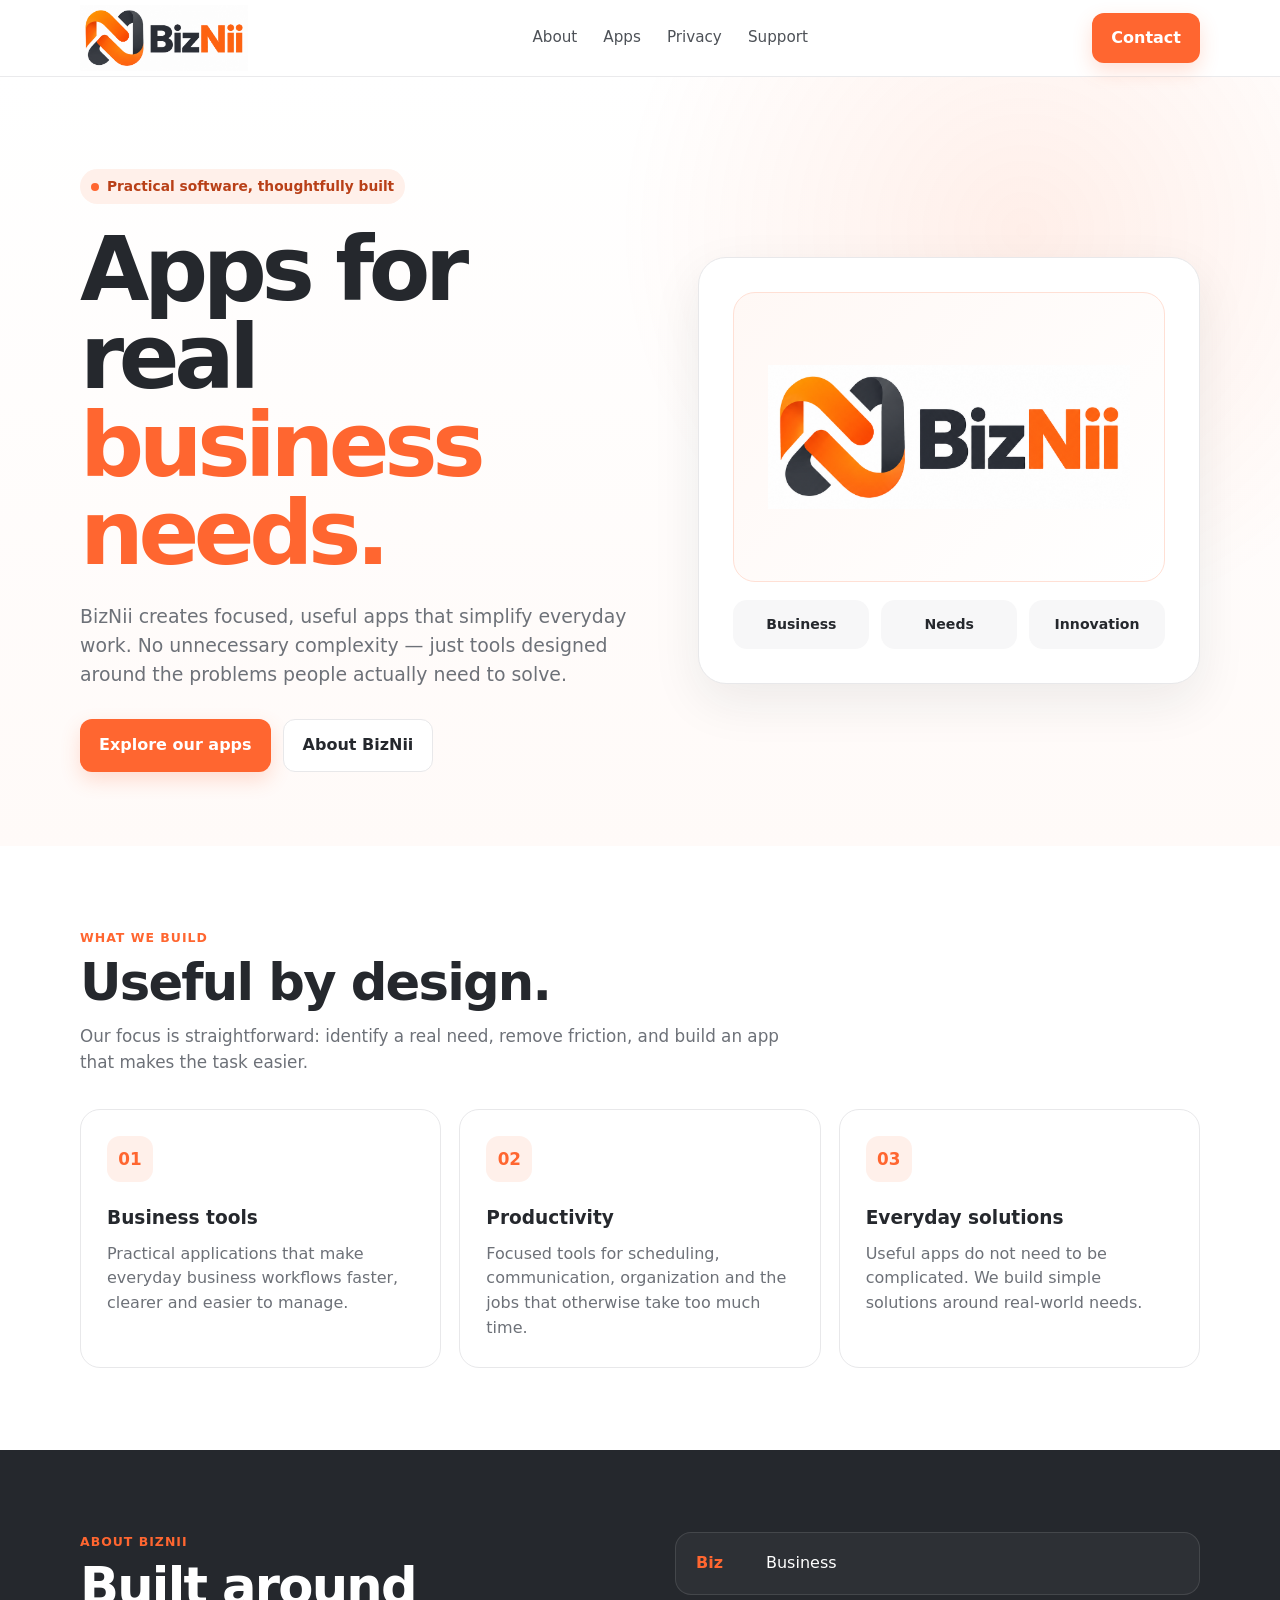
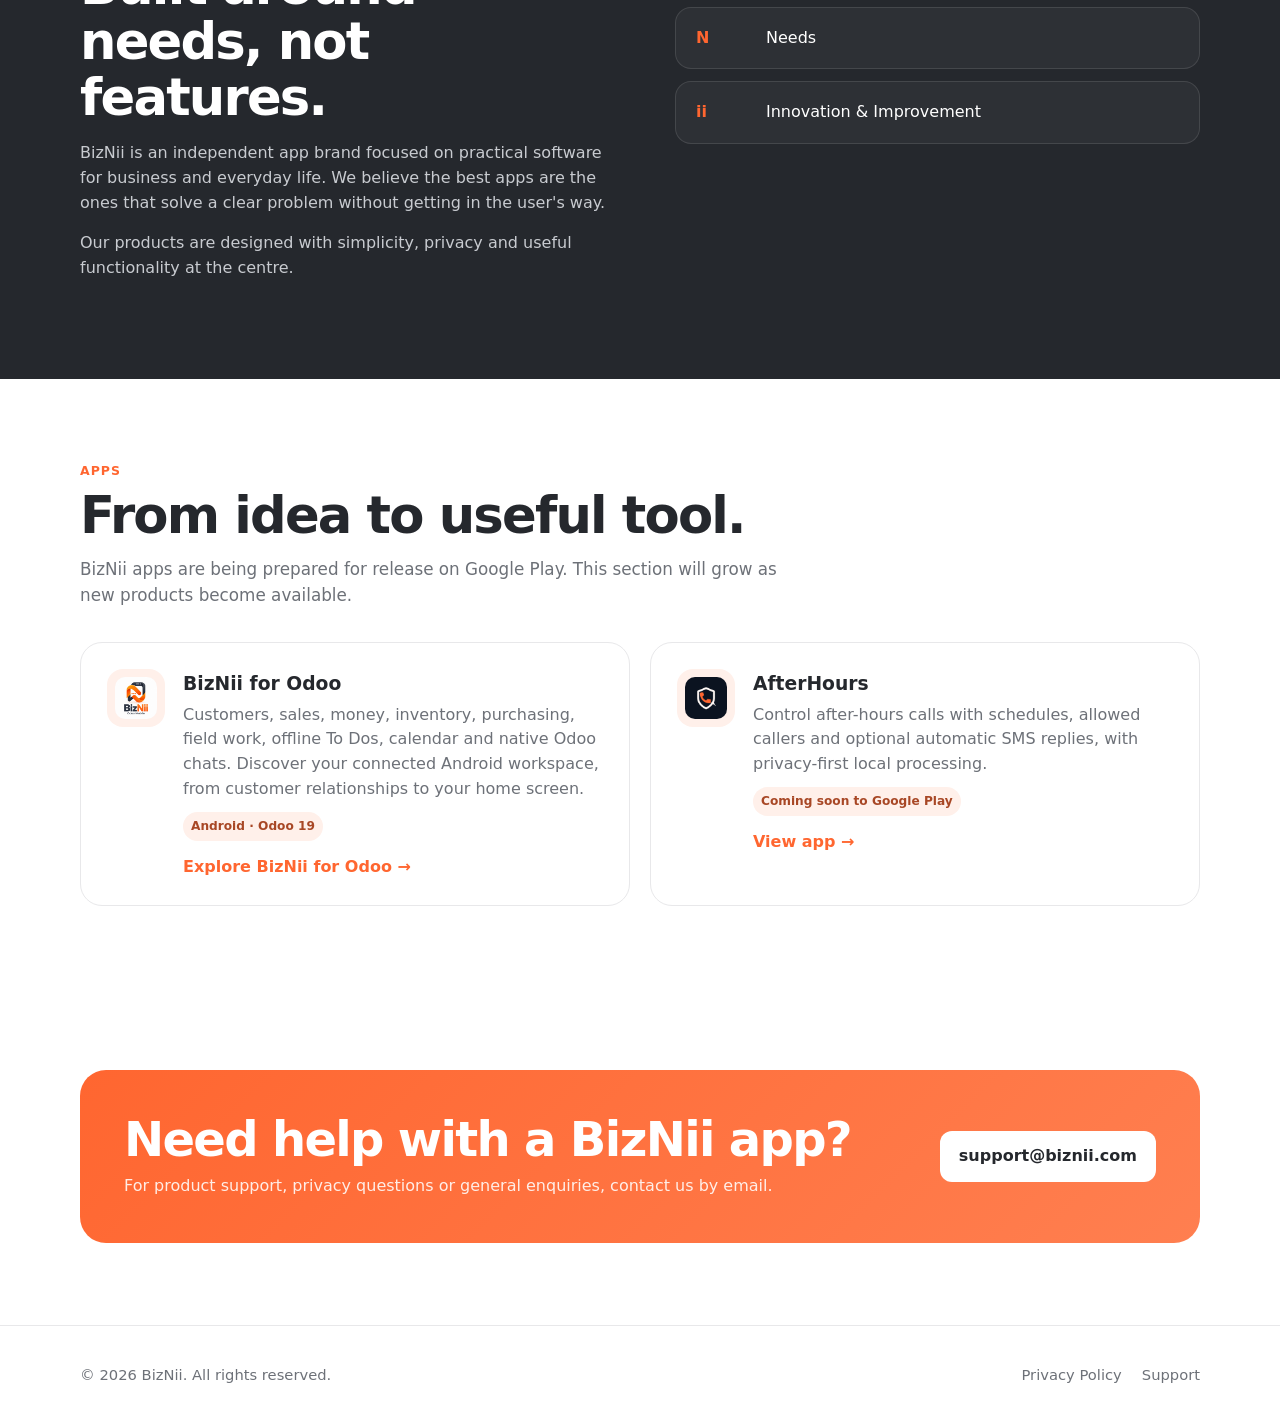
==== index.html @ 00187a99 "Keep Odoo product pages focused on features and app access" ====
<!doctype html>
<html lang="en">
<head>
  <meta charset="utf-8">
  <meta name="viewport" content="width=device-width, initial-scale=1">
  <title>BizNii — Apps for real business needs</title>
  <meta name="description" content="BizNii creates simple, practical apps designed around real business needs and everyday workflows.">
  <meta name="theme-color" content="#FF6630">

  <link rel="icon" type="image/png" href="favicon.png?v=3">
  <link rel="shortcut icon" type="image/png" href="favicon.png?v=3">
  <link rel="apple-touch-icon" href="apple-touch-icon.png?v=3">

  <style>
    :root{
      --orange:#FF6630;
      --orange-dark:#E95624;
      --ink:#25282D;
      --muted:#6D7178;
      --soft:#F7F7F8;
      --line:#E8E8EA;
      --white:#FFFFFF;
      --max:1120px;
      --shadow:0 18px 50px rgba(30,33,37,.08);
    }

    *{box-sizing:border-box}
    html{scroll-behavior:smooth}
    body{
      margin:0;
      font-family:Inter,ui-sans-serif,system-ui,-apple-system,BlinkMacSystemFont,"Segoe UI",sans-serif;
      color:var(--ink);
      background:var(--white);
      line-height:1.55;
    }
    a{color:inherit;text-decoration:none}
    img{display:block;max-width:100%}
    .wrap{width:min(var(--max),calc(100% - 40px));margin:0 auto}

    header{
      position:sticky;
      top:0;
      z-index:30;
      background:rgba(255,255,255,.94);
      backdrop-filter:blur(16px);
      border-bottom:1px solid rgba(232,232,234,.9);
    }
    .nav{height:76px;display:flex;align-items:center;justify-content:space-between;gap:24px}
    .brand{display:flex;align-items:center;min-width:0}
    .brand-logo{width:168px;height:auto}
    nav{display:flex;align-items:center;gap:26px;font-size:.95rem;color:#4D5157}
    nav a:hover{color:var(--orange)}

    .button{
      display:inline-flex;align-items:center;justify-content:center;
      gap:8px;background:var(--orange);color:#fff;
      padding:13px 19px;border-radius:12px;font-weight:750;
      box-shadow:0 8px 20px rgba(255,102,48,.20);transition:.2s ease;
    }
    .button:hover{transform:translateY(-1px);background:var(--orange-dark)}
    .button.secondary{background:#fff;color:var(--ink);border:1px solid var(--line);box-shadow:none}

    .hero{
      padding:92px 0 74px;overflow:hidden;
      background:radial-gradient(circle at 80% 20%,rgba(255,102,48,.10),transparent 34%),linear-gradient(180deg,#fff,#fffaf8);
    }
    .hero-grid{display:grid;grid-template-columns:1.05fr .95fr;align-items:center;gap:64px}
    .eyebrow{display:inline-flex;align-items:center;gap:8px;padding:7px 11px;border-radius:999px;background:#FFF0EA;color:#B94018;font-weight:700;font-size:.86rem;margin-bottom:22px}
    .dot{width:8px;height:8px;border-radius:50%;background:var(--orange)}
    h1{font-size:clamp(3rem,7vw,5.7rem);line-height:.98;letter-spacing:-.06em;margin:0 0 24px;max-width:760px}
    h1 span{color:var(--orange)}
    .lead{font-size:1.18rem;color:var(--muted);max-width:650px;margin:0 0 30px}
    .actions{display:flex;flex-wrap:wrap;gap:12px}

    .hero-card{background:#fff;border:1px solid var(--line);border-radius:28px;padding:34px;box-shadow:var(--shadow)}
    .hero-logo{min-height:290px;border-radius:22px;background:linear-gradient(135deg,#FFF8F5,#fff);display:flex;align-items:center;justify-content:center;border:1px solid #FFE0D5;padding:34px}
    .hero-logo img{width:100%;height:auto;object-fit:contain}
    .mini{display:grid;grid-template-columns:repeat(3,1fr);gap:12px;margin-top:18px}
    .mini div{background:var(--soft);border-radius:14px;padding:14px;text-align:center;font-weight:700;font-size:.88rem}

    section{padding:82px 0}
    .section-head{max-width:700px;margin-bottom:34px}
    .kicker{color:var(--orange);font-weight:800;text-transform:uppercase;letter-spacing:.08em;font-size:.78rem}
    h2{font-size:clamp(2rem,4vw,3.3rem);line-height:1.08;letter-spacing:-.035em;margin:8px 0 12px}
    .section-head p{color:var(--muted);font-size:1.05rem;margin:0}

    .cards{display:grid;grid-template-columns:repeat(3,1fr);gap:18px}
    .card{border:1px solid var(--line);border-radius:20px;padding:26px;background:#fff;min-height:220px}
    .icon{width:46px;height:46px;border-radius:13px;background:#FFF0EA;color:var(--orange);display:grid;place-items:center;font-size:1.05rem;font-weight:900;margin-bottom:22px}
    .card h3{margin:0 0 9px;font-size:1.16rem}
    .card p{margin:0;color:var(--muted)}

    .about{background:var(--ink);color:#fff}
    .about-grid{display:grid;grid-template-columns:1fr 1fr;gap:70px;align-items:start}
    .about p{color:#C8CBD0}
    .meaning{display:grid;gap:12px}
    .meaning div{display:flex;gap:15px;padding:18px 20px;border:1px solid rgba(255,255,255,.11);border-radius:16px;background:rgba(255,255,255,.04)}
    .meaning b{color:var(--orange);min-width:55px}

    .apps-grid{display:grid;grid-template-columns:repeat(2,1fr);gap:20px}
    .app{border:1px solid var(--line);border-radius:22px;padding:26px;display:flex;gap:18px;align-items:flex-start;background:#fff}
    .app-icon{width:58px;height:58px;flex:0 0 58px;border-radius:16px;background:#FFF0EA;display:grid;place-items:center;padding:8px}
    .app-icon img{width:100%;height:100%;object-fit:contain;border-radius:10px}
    .app h3{margin:0 0 5px}.app p{margin:0;color:var(--muted)}
    .app-link{display:inline-flex;margin-top:14px;color:var(--orange);font-weight:800}
    .app-link:hover{color:var(--orange-dark)}
    .coming{display:inline-flex;margin-top:10px;font-size:.76rem;font-weight:800;color:#A84725;background:#FFF0EA;padding:5px 8px;border-radius:999px}

    .cta{padding:44px;border-radius:26px;background:linear-gradient(135deg,#FF6630,#FF7F50);color:#fff;display:flex;justify-content:space-between;align-items:center;gap:30px}
    .cta h2{margin:0 0 8px;font-size:clamp(1.8rem,4vw,3rem)}
    .cta p{margin:0;color:rgba(255,255,255,.88)}
    .cta .button{background:#fff;color:var(--ink);box-shadow:none;white-space:nowrap}

    footer{border-top:1px solid var(--line);padding:38px 0;color:var(--muted);font-size:.92rem}
    .footer-row{display:flex;justify-content:space-between;gap:24px;align-items:center;flex-wrap:wrap}
    .footer-links{display:flex;gap:20px;flex-wrap:wrap}

    @media(max-width:850px){
      nav{display:none}.nav{height:70px}.brand-logo{width:145px}
      .hero{padding-top:60px}.hero-grid,.about-grid{grid-template-columns:1fr;gap:38px}
      .hero-card{max-width:620px}.cards{grid-template-columns:1fr}.apps-grid{grid-template-columns:1fr}
      .cta{align-items:flex-start;flex-direction:column}.mini{grid-template-columns:1fr}
    }
  </style>
</head>
<body>
<header>
  <div class="wrap nav">
    <a class="brand" href="#top" aria-label="BizNii home">
      <img class="brand-logo" src="biznii-logo.png?v=3" alt="BizNii">
    </a>
    <nav aria-label="Main navigation">
      <a href="#about">About</a>
      <a href="#apps">Apps</a>
      <a href="privacy.html">Privacy</a>
      <a href="#support">Support</a>
    </nav>
    <a class="button" href="mailto:support@biznii.com">Contact</a>
  </div>
</header>

<main id="top">
  <section class="hero">
    <div class="wrap hero-grid">
      <div>
        <div class="eyebrow"><span class="dot"></span> Practical software, thoughtfully built</div>
        <h1>Apps for real <span>business needs.</span></h1>
        <p class="lead">BizNii creates focused, useful apps that simplify everyday work. No unnecessary complexity — just tools designed around the problems people actually need to solve.</p>
        <div class="actions">
          <a class="button" href="#apps">Explore our apps</a>
          <a class="button secondary" href="#about">About BizNii</a>
        </div>
      </div>

      <div class="hero-card">
        <div class="hero-logo"><img src="biznii-logo.png?v=3" alt="BizNii logo"></div>
        <div class="mini"><div>Business</div><div>Needs</div><div>Innovation</div></div>
      </div>
    </div>
  </section>

  <section>
    <div class="wrap">
      <div class="section-head">
        <div class="kicker">What we build</div>
        <h2>Useful by design.</h2>
        <p>Our focus is straightforward: identify a real need, remove friction, and build an app that makes the task easier.</p>
      </div>
      <div class="cards">
        <article class="card"><div class="icon">01</div><h3>Business tools</h3><p>Practical applications that make everyday business workflows faster, clearer and easier to manage.</p></article>
        <article class="card"><div class="icon">02</div><h3>Productivity</h3><p>Focused tools for scheduling, communication, organization and the jobs that otherwise take too much time.</p></article>
        <article class="card"><div class="icon">03</div><h3>Everyday solutions</h3><p>Useful apps do not need to be complicated. We build simple solutions around real-world needs.</p></article>
      </div>
    </div>
  </section>

  <section class="about" id="about">
    <div class="wrap about-grid">
      <div>
        <div class="kicker">About BizNii</div>
        <h2>Built around needs, not features.</h2>
        <p>BizNii is an independent app brand focused on practical software for business and everyday life. We believe the best apps are the ones that solve a clear problem without getting in the user's way.</p>
        <p>Our products are designed with simplicity, privacy and useful functionality at the centre.</p>
      </div>
      <div class="meaning">
        <div><b>Biz</b><span>Business</span></div>
        <div><b>N</b><span>Needs</span></div>
        <div><b>ii</b><span>Innovation &amp; Improvement</span></div>
      </div>
    </div>
  </section>

  <section id="apps">
    <div class="wrap">
      <div class="section-head">
        <div class="kicker">Apps</div>
        <h2>From idea to useful tool.</h2>
        <p>BizNii apps are being prepared for release on Google Play. This section will grow as new products become available.</p>
      </div>
      <div class="apps-grid">
        <article class="app"><div class="app-icon"><img src="assets/odoo/odoo-mobile-logo.jpg" alt="Odoo Mobile app logo"></div><div><h3>BizNii for Odoo</h3><p>Customers, sales, money, inventory, purchasing, field work, offline To Dos, calendar and native Odoo chats. Discover your connected Android workspace, from customer relationships to your home screen.</p><span class="coming">Android · Odoo 19</span><br><a class="app-link" href="odoo-mobile.html">Explore BizNii for Odoo →</a></div></article>
        <article class="app"><div class="app-icon"><img src="assets/afterhours/icon.png" alt="AfterHours app icon"></div><div><h3>AfterHours</h3><p>Control after-hours calls with schedules, allowed callers and optional automatic SMS replies, with privacy-first local processing.</p><span class="coming">Coming soon to Google Play</span><br><a class="app-link" href="afterhours.html">View app →</a></div></article>
      </div>
    </div>
  </section>

  <section id="support">
    <div class="wrap">
      <div class="cta">
        <div><h2>Need help with a BizNii app?</h2><p>For product support, privacy questions or general enquiries, contact us by email.</p></div>
        <a class="button" href="mailto:support@biznii.com">support@biznii.com</a>
      </div>
    </div>
  </section>
</main>

<footer>
  <div class="wrap footer-row">
    <div>© <span id="year"></span> BizNii. All rights reserved.</div>
    <div class="footer-links"><a href="privacy.html">Privacy Policy</a><a href="mailto:support@biznii.com">Support</a></div>
  </div>
</footer>
<script>document.getElementById('year').textContent=new Date().getFullYear();</script>
</body>
</html>
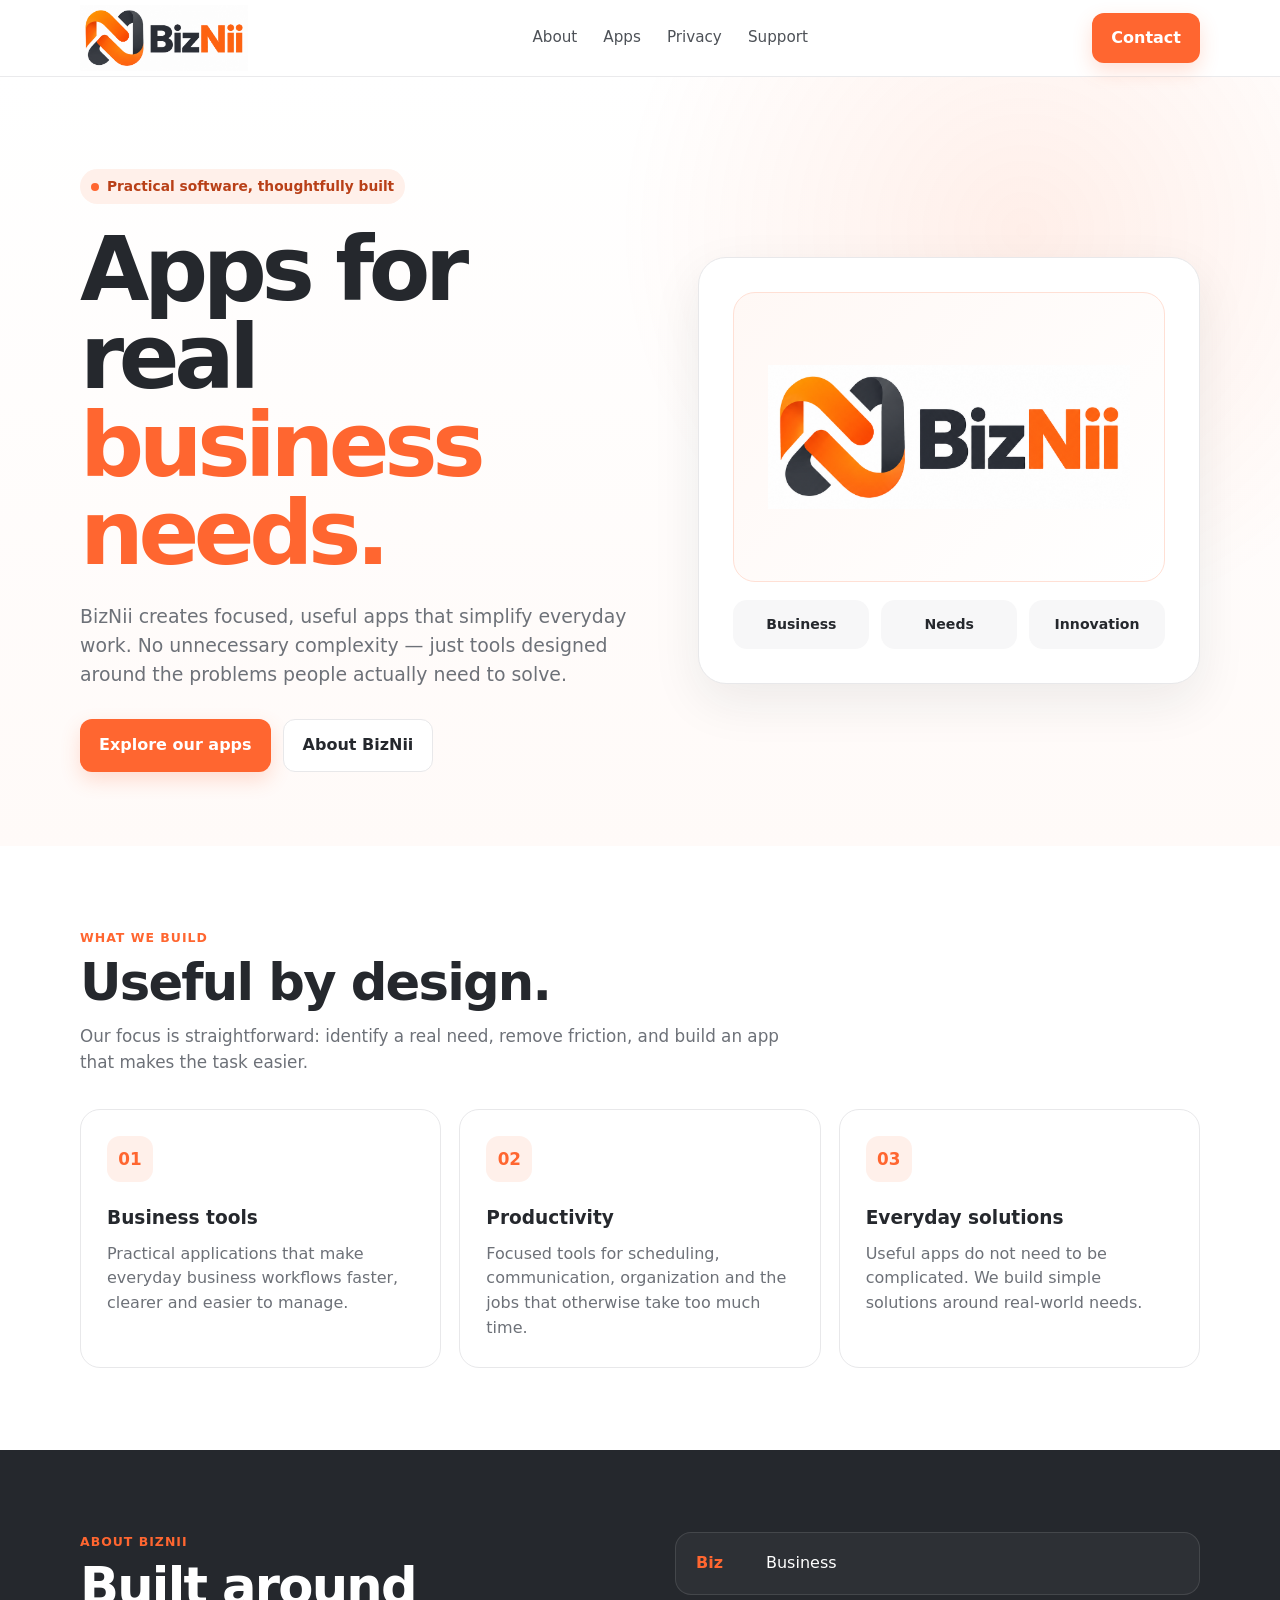
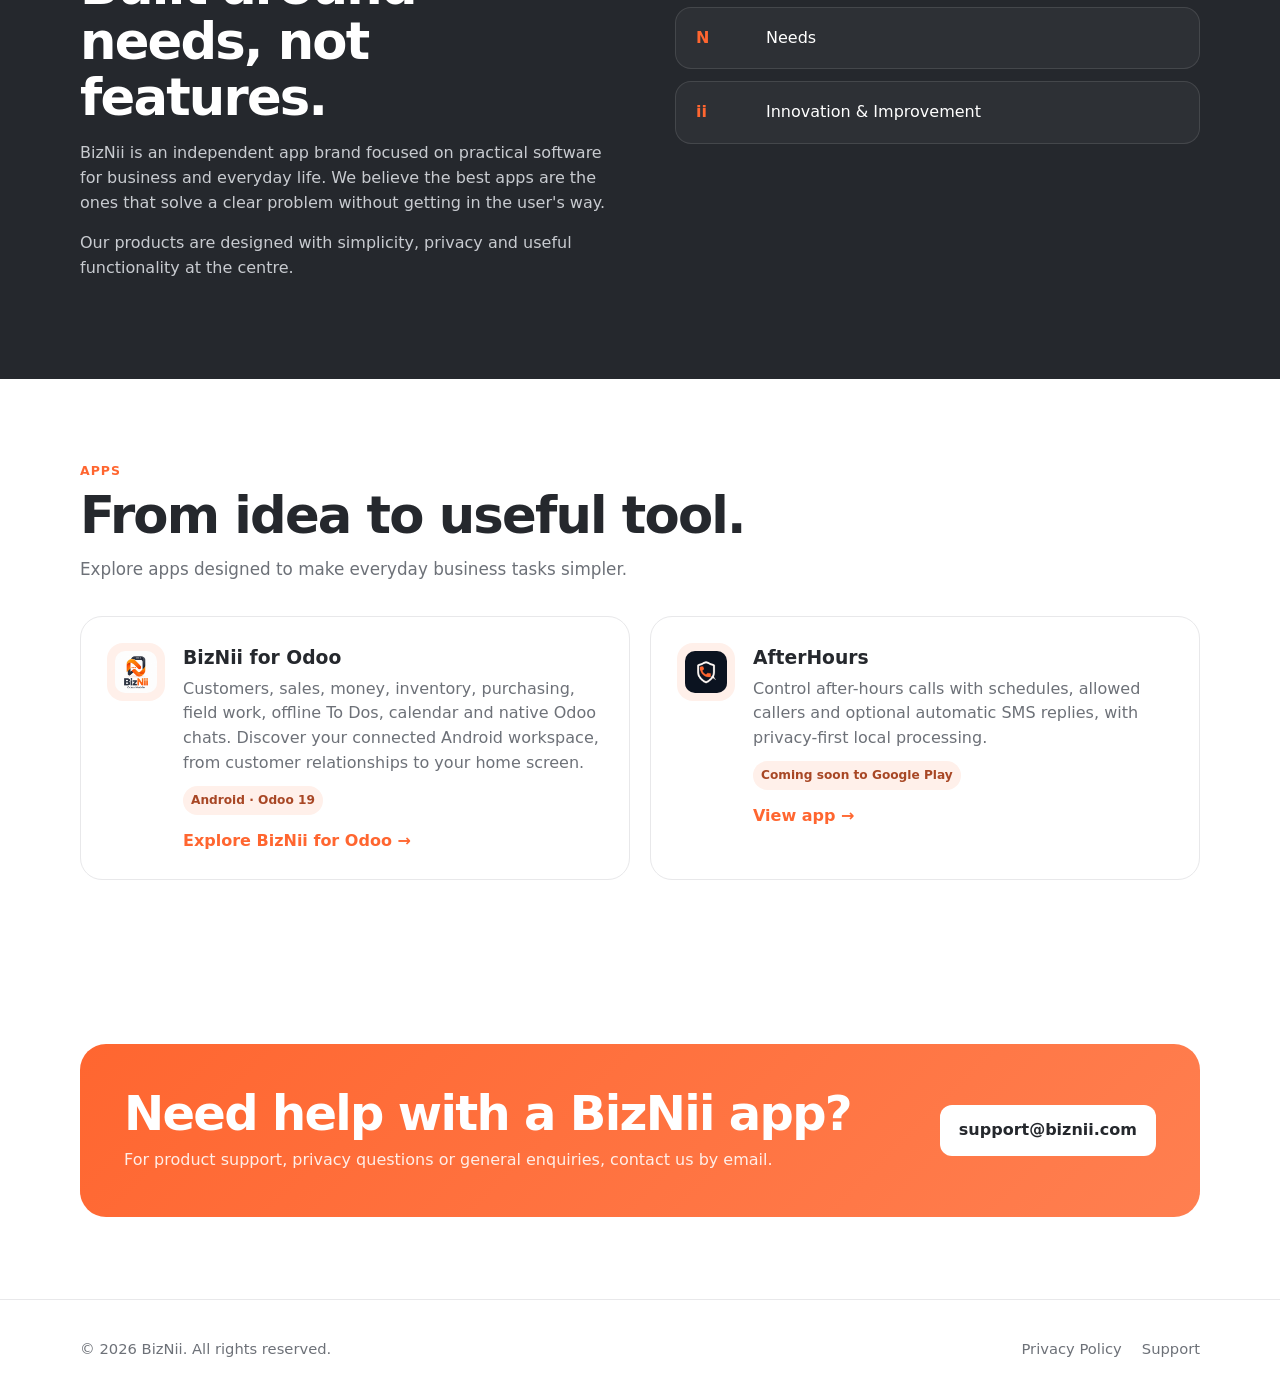
==== commit 7d9671b8: "Rewrite public website copy for customers and simplify legal wording" ====
--- a/index.html
+++ b/index.html
@@ -195,7 +195,7 @@
       <div class="section-head">
         <div class="kicker">Apps</div>
         <h2>From idea to useful tool.</h2>
-        <p>BizNii apps are being prepared for release on Google Play. This section will grow as new products become available.</p>
+        <p>Explore apps designed to make everyday business tasks simpler.</p>
       </div>
       <div class="apps-grid">
         <article class="app"><div class="app-icon"><img src="assets/odoo/odoo-mobile-logo.jpg" alt="Odoo Mobile app logo"></div><div><h3>BizNii for Odoo</h3><p>Customers, sales, money, inventory, purchasing, field work, offline To Dos, calendar and native Odoo chats. Discover your connected Android workspace, from customer relationships to your home screen.</p><span class="coming">Android · Odoo 19</span><br><a class="app-link" href="odoo-mobile.html">Explore BizNii for Odoo →</a></div></article>
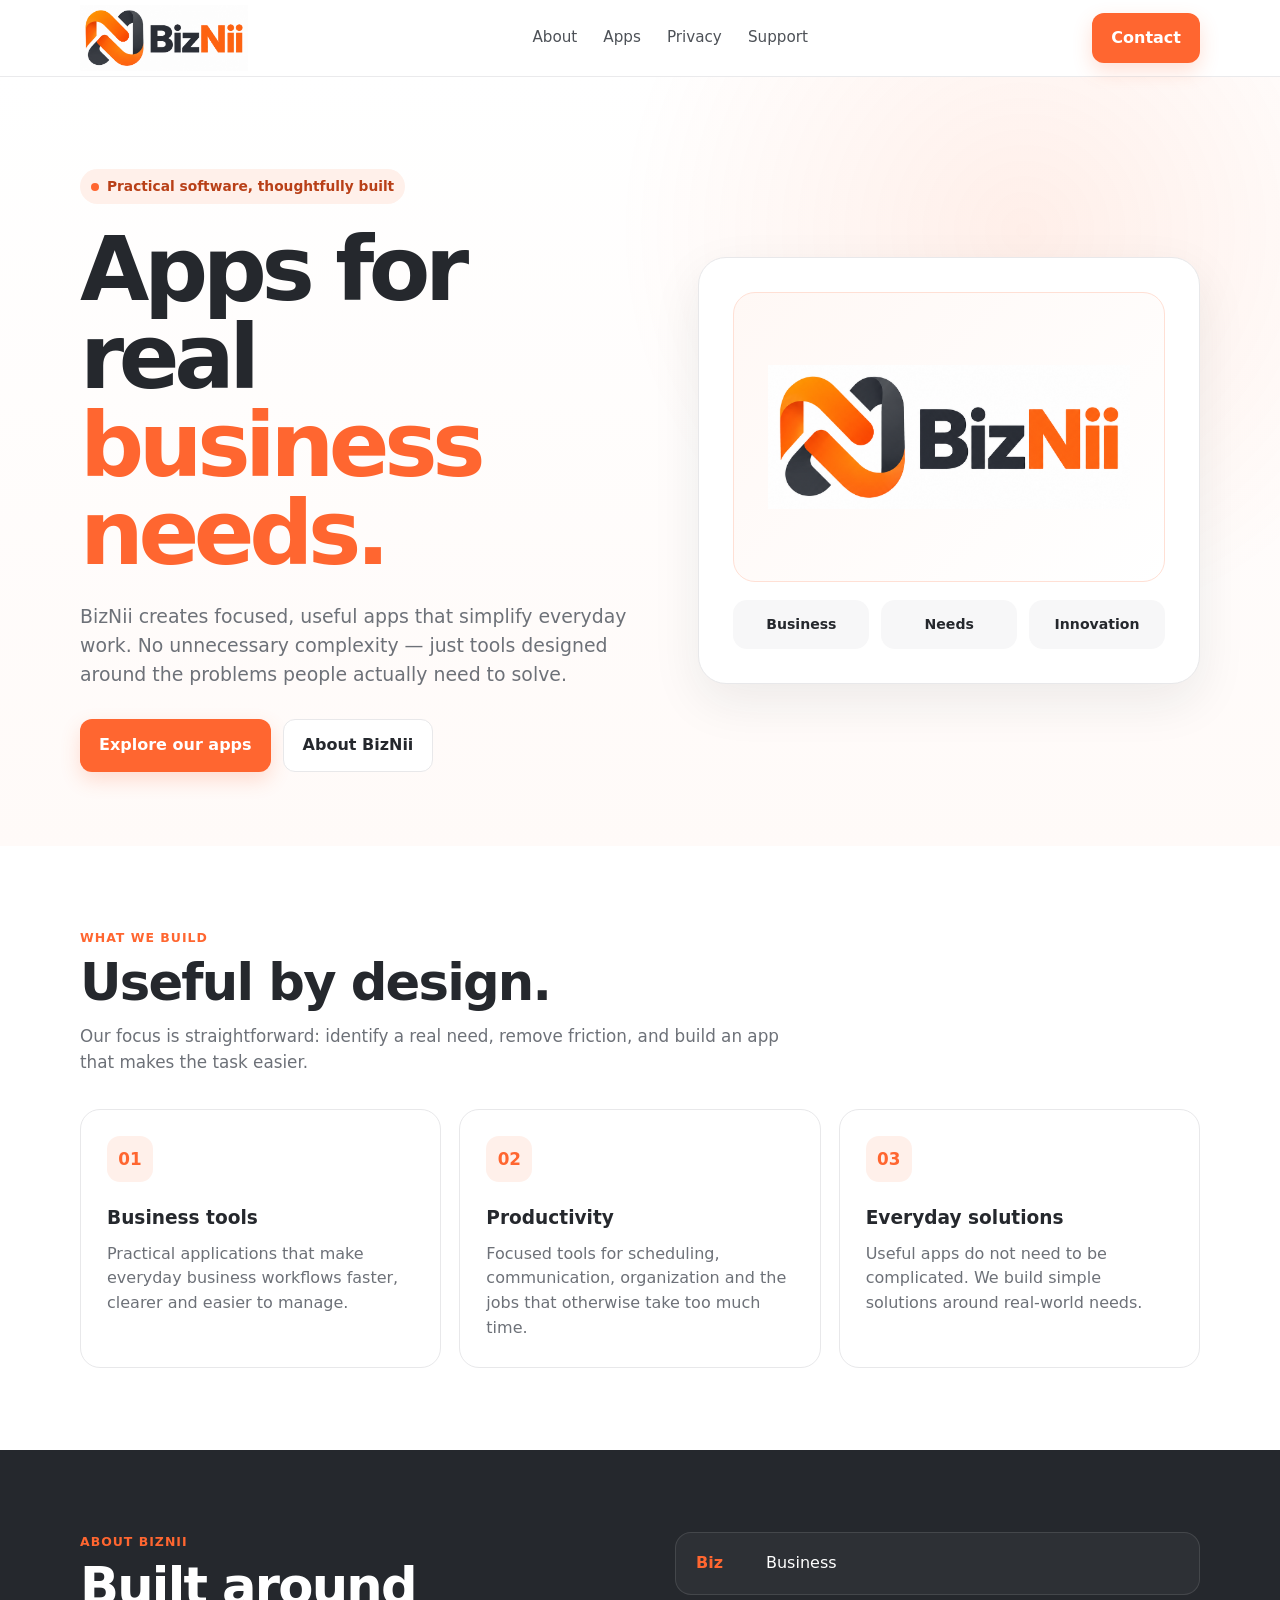
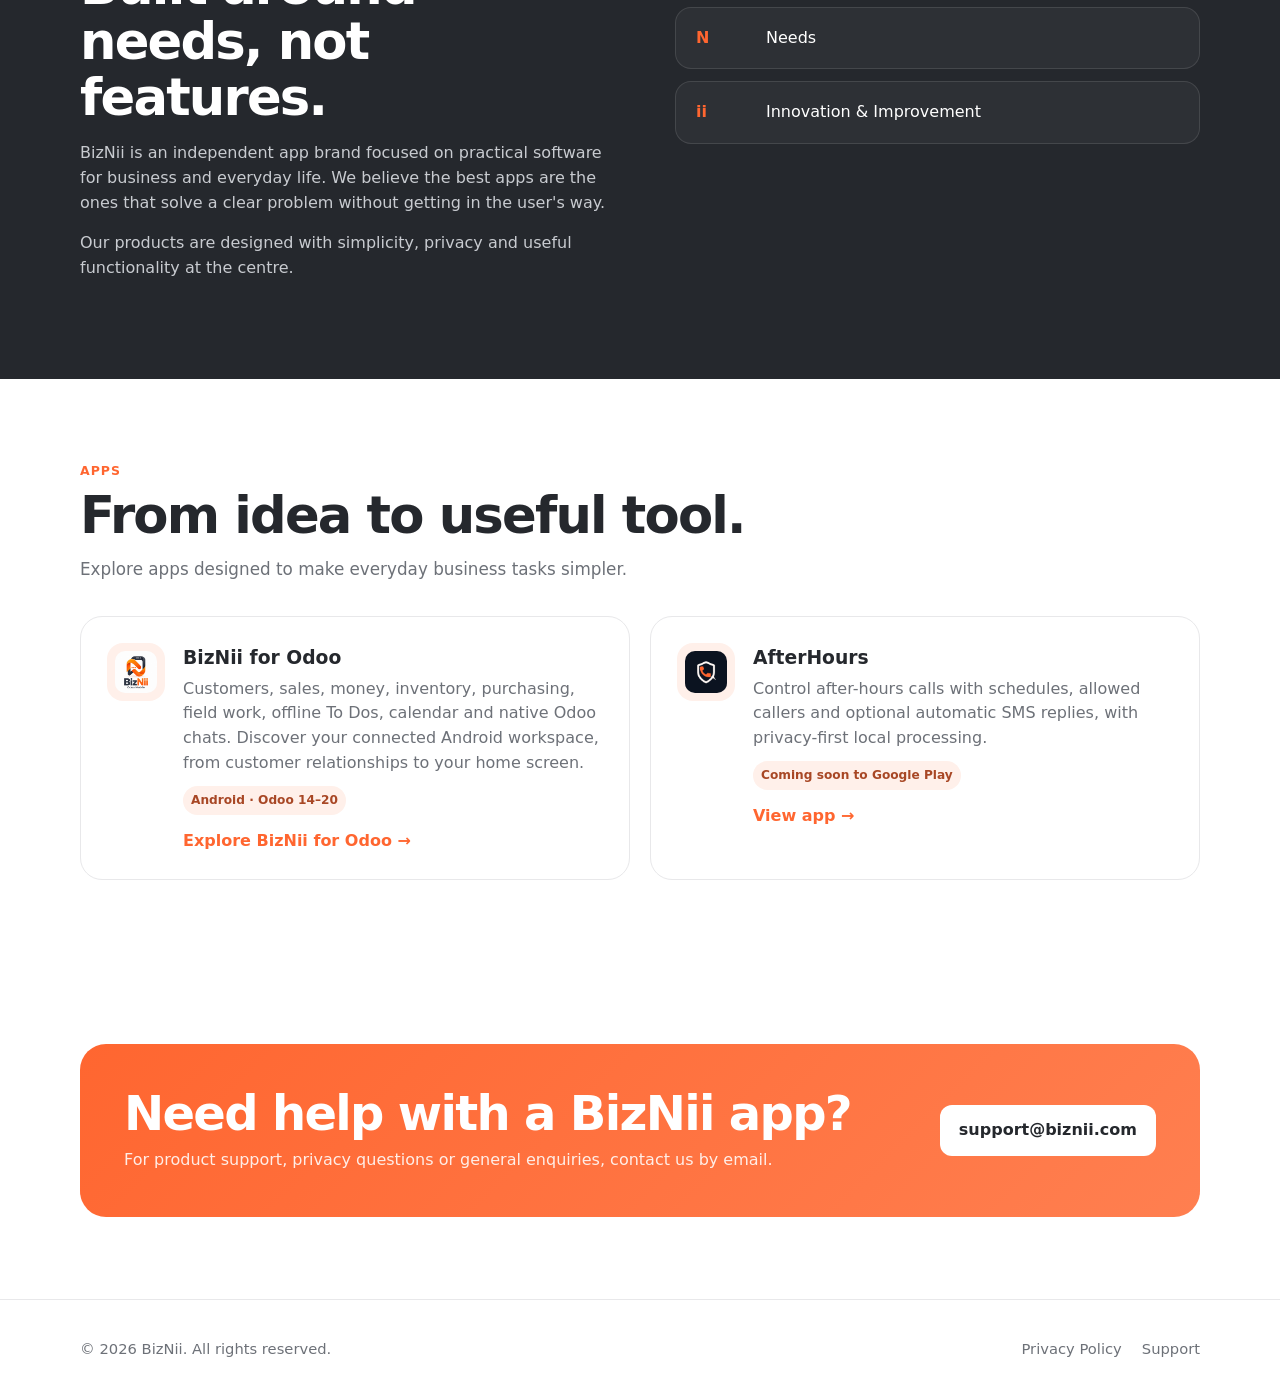
==== commit 25895284: "Update Odoo 14–20 compatibility and prepare early access promotional copy" ====
--- a/index.html
+++ b/index.html
@@ -3,9 +3,14 @@
 <head>
   <meta charset="utf-8">
   <meta name="viewport" content="width=device-width, initial-scale=1">
-  <title>BizNii — Apps for real business needs</title>
-  <meta name="description" content="BizNii creates simple, practical apps designed around real business needs and everyday workflows.">
+  <title>BizNii | Android Business Apps &amp; Odoo Mobile</title>
+  <meta name="description" content="Discover BizNii business apps, including BizNii for Odoo: an independent Android app for customers, sales, tasks, calendar and offline workflows.">
   <meta name="theme-color" content="#FF6630">
+  <link rel="canonical" href="https://biznii.com/">
+  <meta property="og:title" content="BizNii | Android Business Apps &amp; Odoo Mobile">
+  <meta property="og:description" content="Practical Android business apps from BizNii, including an independent mobile app for Odoo.">
+  <meta property="og:type" content="website">
+  <meta property="og:url" content="https://biznii.com/">
 
   <link rel="icon" type="image/png" href="favicon.png?v=3">
   <link rel="shortcut icon" type="image/png" href="favicon.png?v=3">
@@ -198,7 +203,7 @@
         <p>Explore apps designed to make everyday business tasks simpler.</p>
       </div>
       <div class="apps-grid">
-        <article class="app"><div class="app-icon"><img src="assets/odoo/odoo-mobile-logo.jpg" alt="Odoo Mobile app logo"></div><div><h3>BizNii for Odoo</h3><p>Customers, sales, money, inventory, purchasing, field work, offline To Dos, calendar and native Odoo chats. Discover your connected Android workspace, from customer relationships to your home screen.</p><span class="coming">Android · Odoo 19</span><br><a class="app-link" href="odoo-mobile.html">Explore BizNii for Odoo →</a></div></article>
+        <article class="app"><div class="app-icon"><img src="assets/odoo/odoo-mobile-logo.jpg" alt="Odoo Mobile app logo"></div><div><h3>BizNii for Odoo</h3><p>Customers, sales, money, inventory, purchasing, field work, offline To Dos, calendar and native Odoo chats. Discover your connected Android workspace, from customer relationships to your home screen.</p><span class="coming">Android · Odoo 14–20</span><br><a class="app-link" href="odoo-mobile.html">Explore BizNii for Odoo →</a></div></article>
         <article class="app"><div class="app-icon"><img src="assets/afterhours/icon.png" alt="AfterHours app icon"></div><div><h3>AfterHours</h3><p>Control after-hours calls with schedules, allowed callers and optional automatic SMS replies, with privacy-first local processing.</p><span class="coming">Coming soon to Google Play</span><br><a class="app-link" href="afterhours.html">View app →</a></div></article>
       </div>
     </div>
@@ -221,5 +226,8 @@
   </div>
 </footer>
 <script>document.getElementById('year').textContent=new Date().getFullYear();</script>
+<!-- Cloudflare Web Analytics -->
+<script type="module" src="https://static.cloudflareinsights.com/beacon.min.js" data-cf-beacon='{"token": "ae1a427bfd8e427790dfe7327095af80"}'></script>
+<!-- End Cloudflare Web Analytics -->
 </body>
 </html>
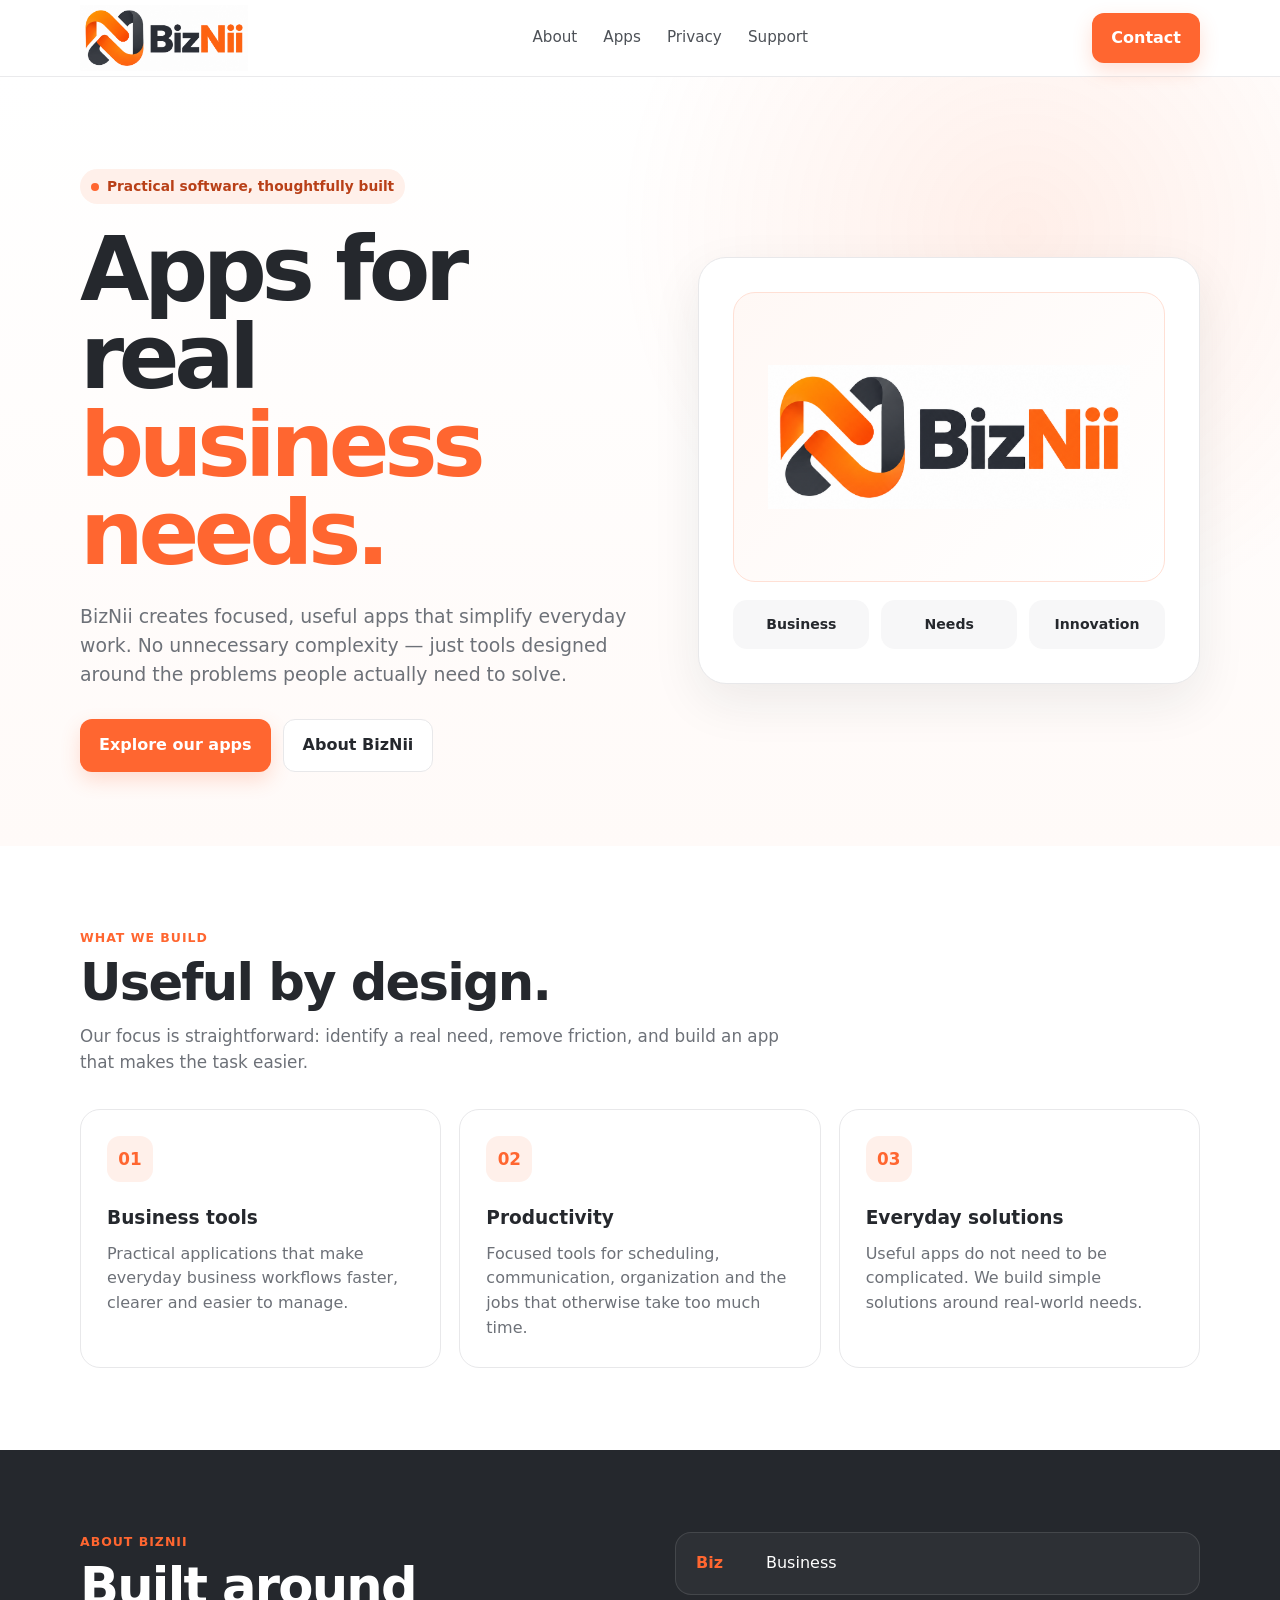
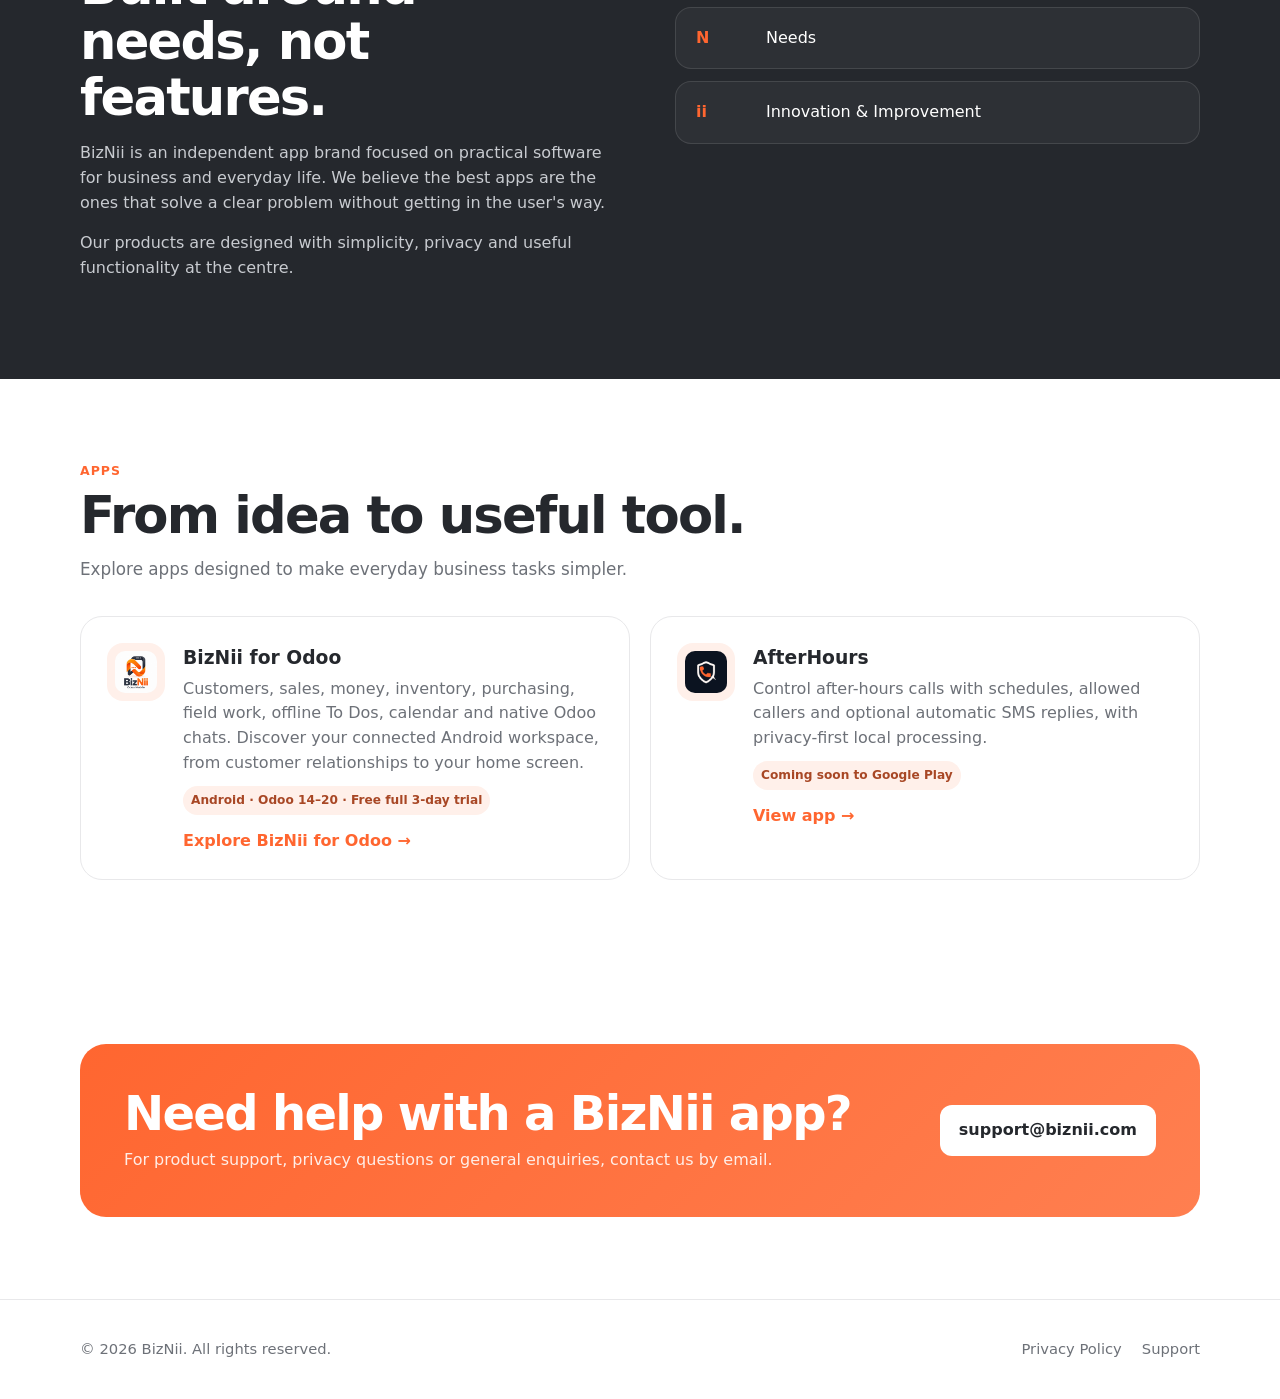
==== commit 520b04af: "Retire Odoo testing recruitment and highlight full three-day trial" ====
--- a/index.html
+++ b/index.html
@@ -203,7 +203,7 @@
         <p>Explore apps designed to make everyday business tasks simpler.</p>
       </div>
       <div class="apps-grid">
-        <article class="app"><div class="app-icon"><img src="assets/odoo/odoo-mobile-logo.jpg" alt="Odoo Mobile app logo"></div><div><h3>BizNii for Odoo</h3><p>Customers, sales, money, inventory, purchasing, field work, offline To Dos, calendar and native Odoo chats. Discover your connected Android workspace, from customer relationships to your home screen.</p><span class="coming">Android · Odoo 14–20</span><br><a class="app-link" href="odoo-mobile.html">Explore BizNii for Odoo →</a></div></article>
+        <article class="app"><div class="app-icon"><img src="assets/odoo/odoo-mobile-logo.jpg" alt="Odoo Mobile app logo"></div><div><h3>BizNii for Odoo</h3><p>Customers, sales, money, inventory, purchasing, field work, offline To Dos, calendar and native Odoo chats. Discover your connected Android workspace, from customer relationships to your home screen.</p><span class="coming">Android · Odoo 14–20 · Free full 3-day trial</span><br><a class="app-link" href="odoo-mobile.html">Explore BizNii for Odoo →</a></div></article>
         <article class="app"><div class="app-icon"><img src="assets/afterhours/icon.png" alt="AfterHours app icon"></div><div><h3>AfterHours</h3><p>Control after-hours calls with schedules, allowed callers and optional automatic SMS replies, with privacy-first local processing.</p><span class="coming">Coming soon to Google Play</span><br><a class="app-link" href="afterhours.html">View app →</a></div></article>
       </div>
     </div>
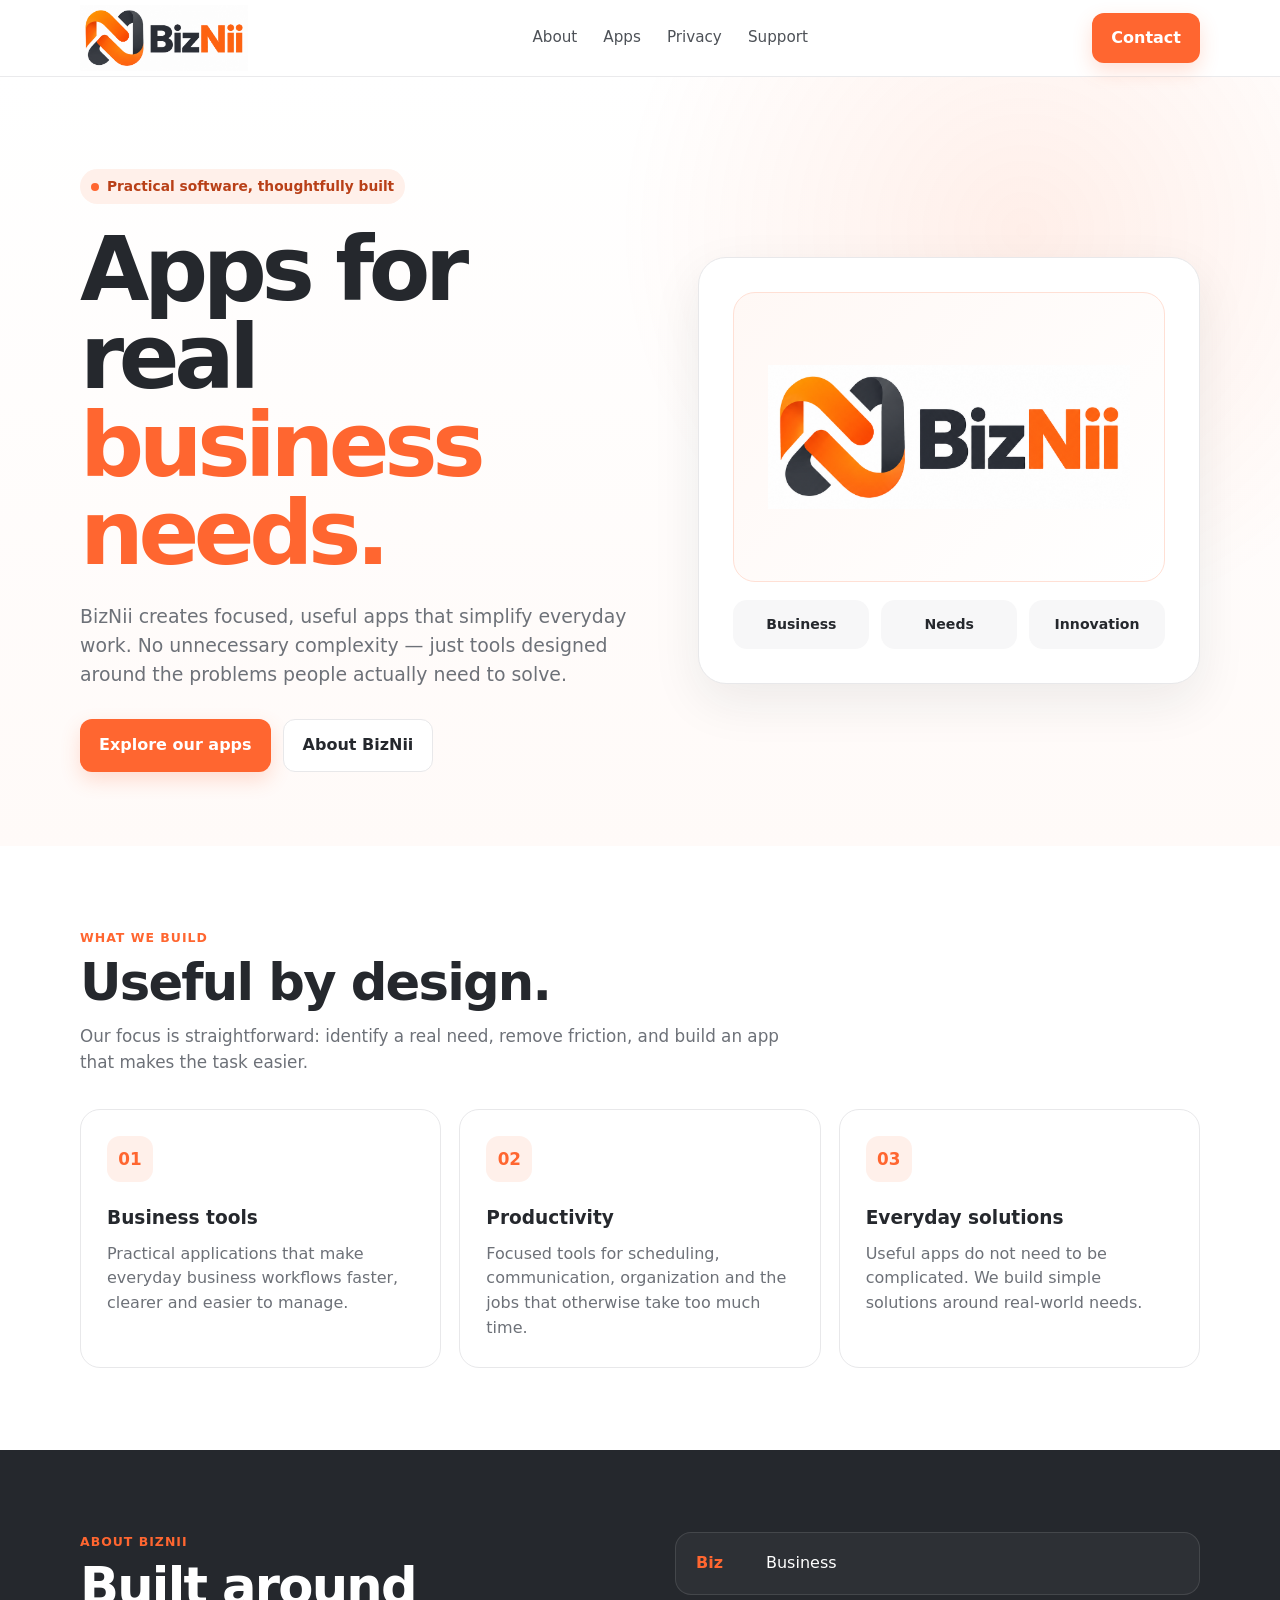
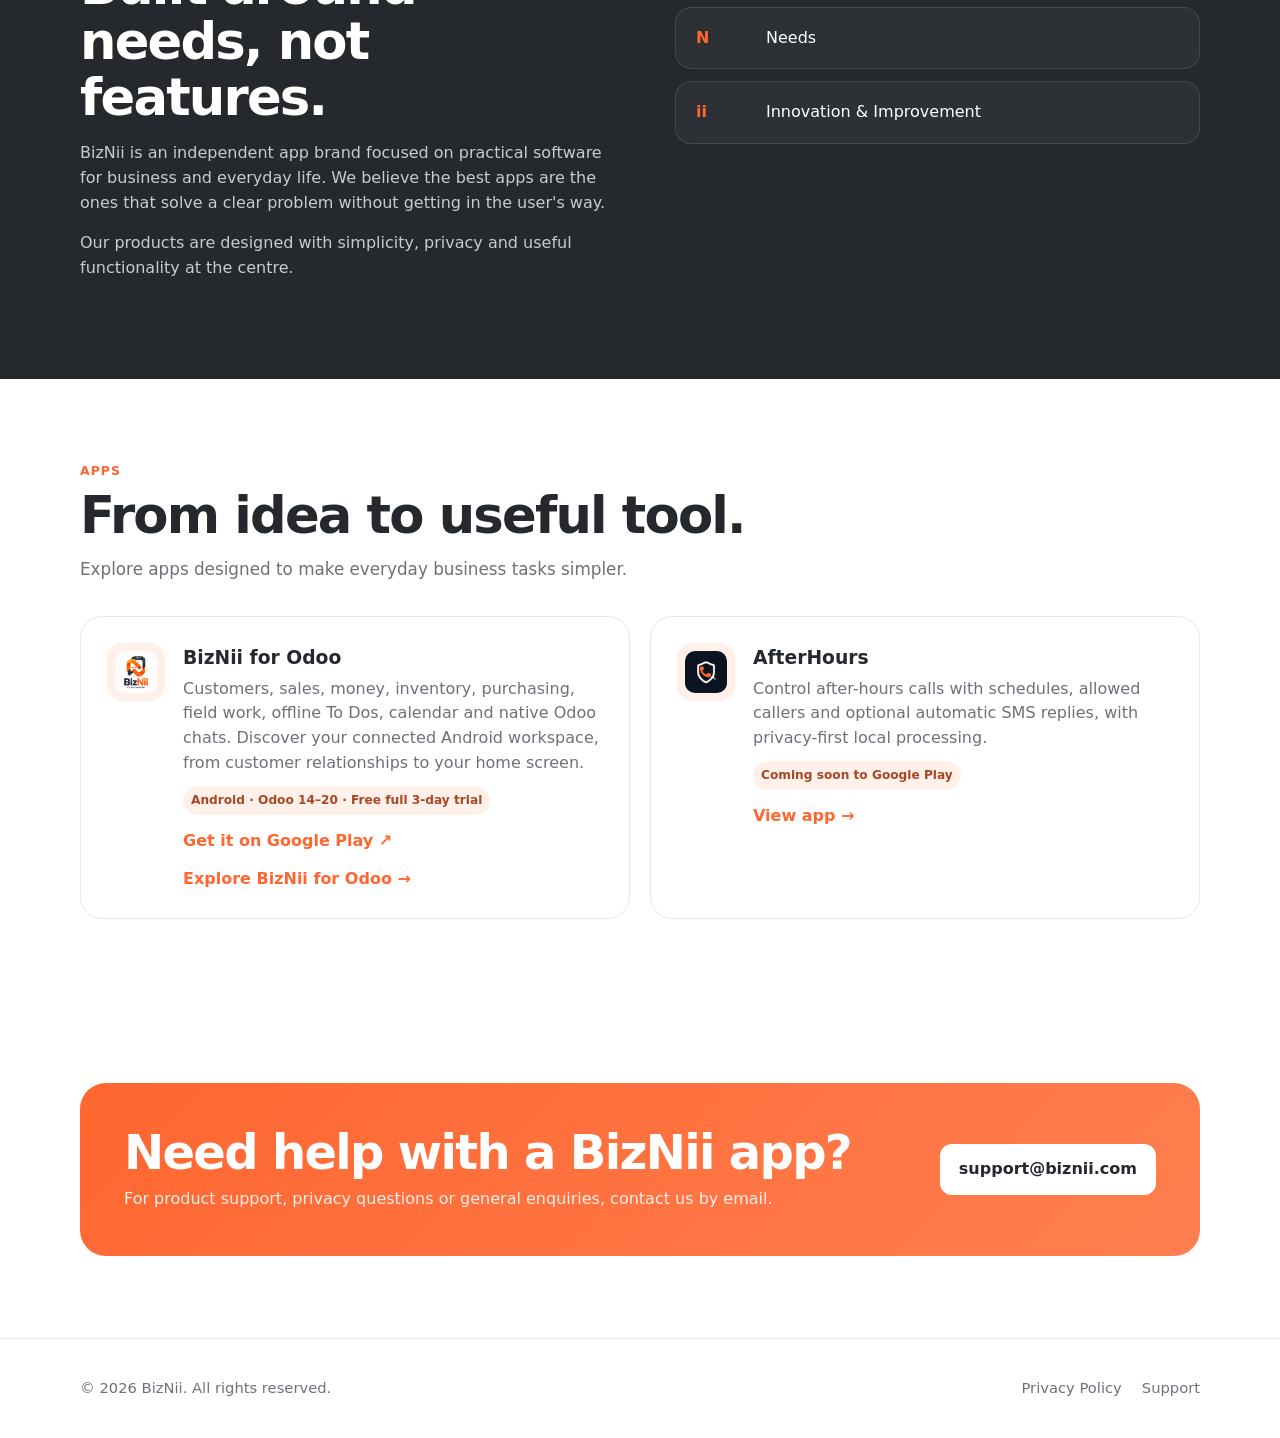
==== commit 603a24f5: "Link BizNii for Odoo to its official Google Play listing" ====
--- a/index.html
+++ b/index.html
@@ -203,7 +203,7 @@
         <p>Explore apps designed to make everyday business tasks simpler.</p>
       </div>
       <div class="apps-grid">
-        <article class="app"><div class="app-icon"><img src="assets/odoo/odoo-mobile-logo.jpg" alt="Odoo Mobile app logo"></div><div><h3>BizNii for Odoo</h3><p>Customers, sales, money, inventory, purchasing, field work, offline To Dos, calendar and native Odoo chats. Discover your connected Android workspace, from customer relationships to your home screen.</p><span class="coming">Android · Odoo 14–20 · Free full 3-day trial</span><br><a class="app-link" href="odoo-mobile.html">Explore BizNii for Odoo →</a></div></article>
+        <article class="app"><div class="app-icon"><img src="assets/odoo/odoo-mobile-logo.jpg" alt="Odoo Mobile app logo"></div><div><h3>BizNii for Odoo</h3><p>Customers, sales, money, inventory, purchasing, field work, offline To Dos, calendar and native Odoo chats. Discover your connected Android workspace, from customer relationships to your home screen.</p><span class="coming">Android · Odoo 14–20 · Free full 3-day trial</span><br><a class="app-link" href="https://play.google.com/store/apps/details?id=com.biznii.bizniiforodoo">Get it on Google Play ↗</a><br><a class="app-link" href="odoo-mobile.html">Explore BizNii for Odoo →</a></div></article>
         <article class="app"><div class="app-icon"><img src="assets/afterhours/icon.png" alt="AfterHours app icon"></div><div><h3>AfterHours</h3><p>Control after-hours calls with schedules, allowed callers and optional automatic SMS replies, with privacy-first local processing.</p><span class="coming">Coming soon to Google Play</span><br><a class="app-link" href="afterhours.html">View app →</a></div></article>
       </div>
     </div>
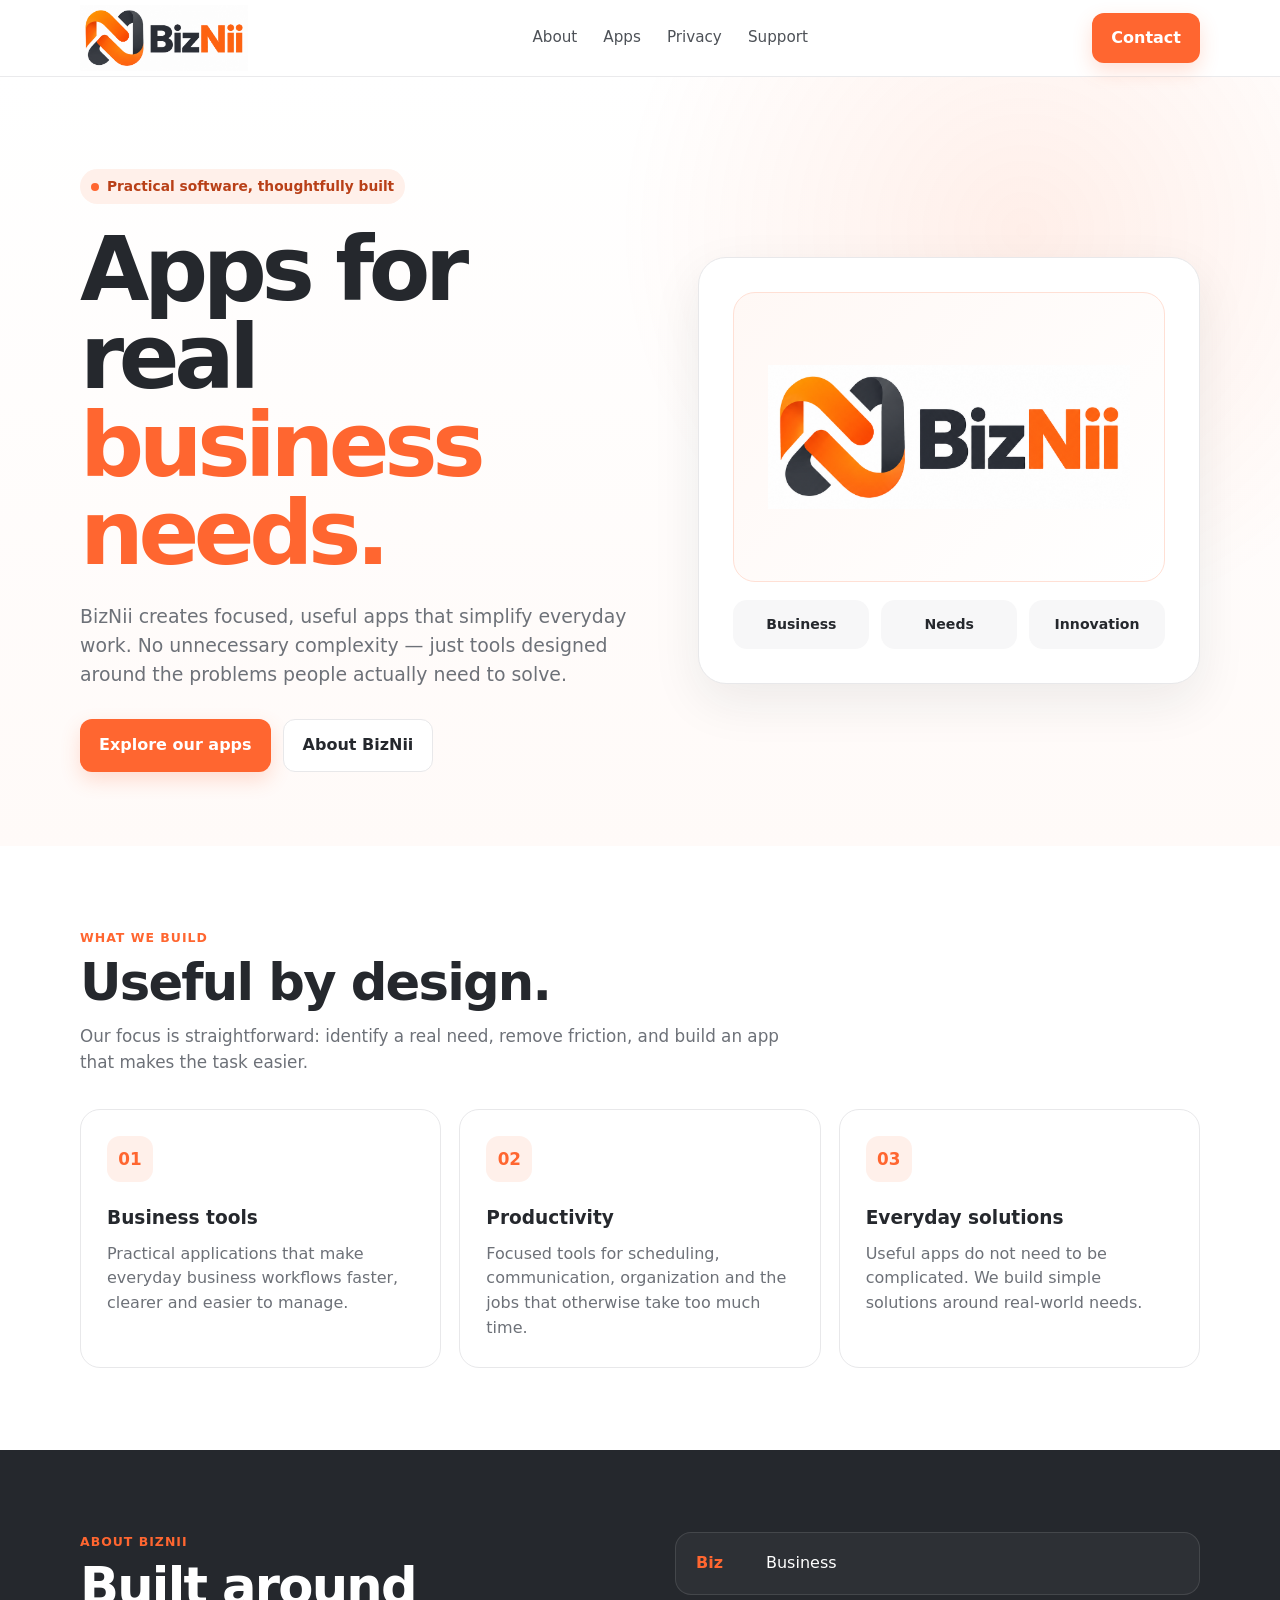
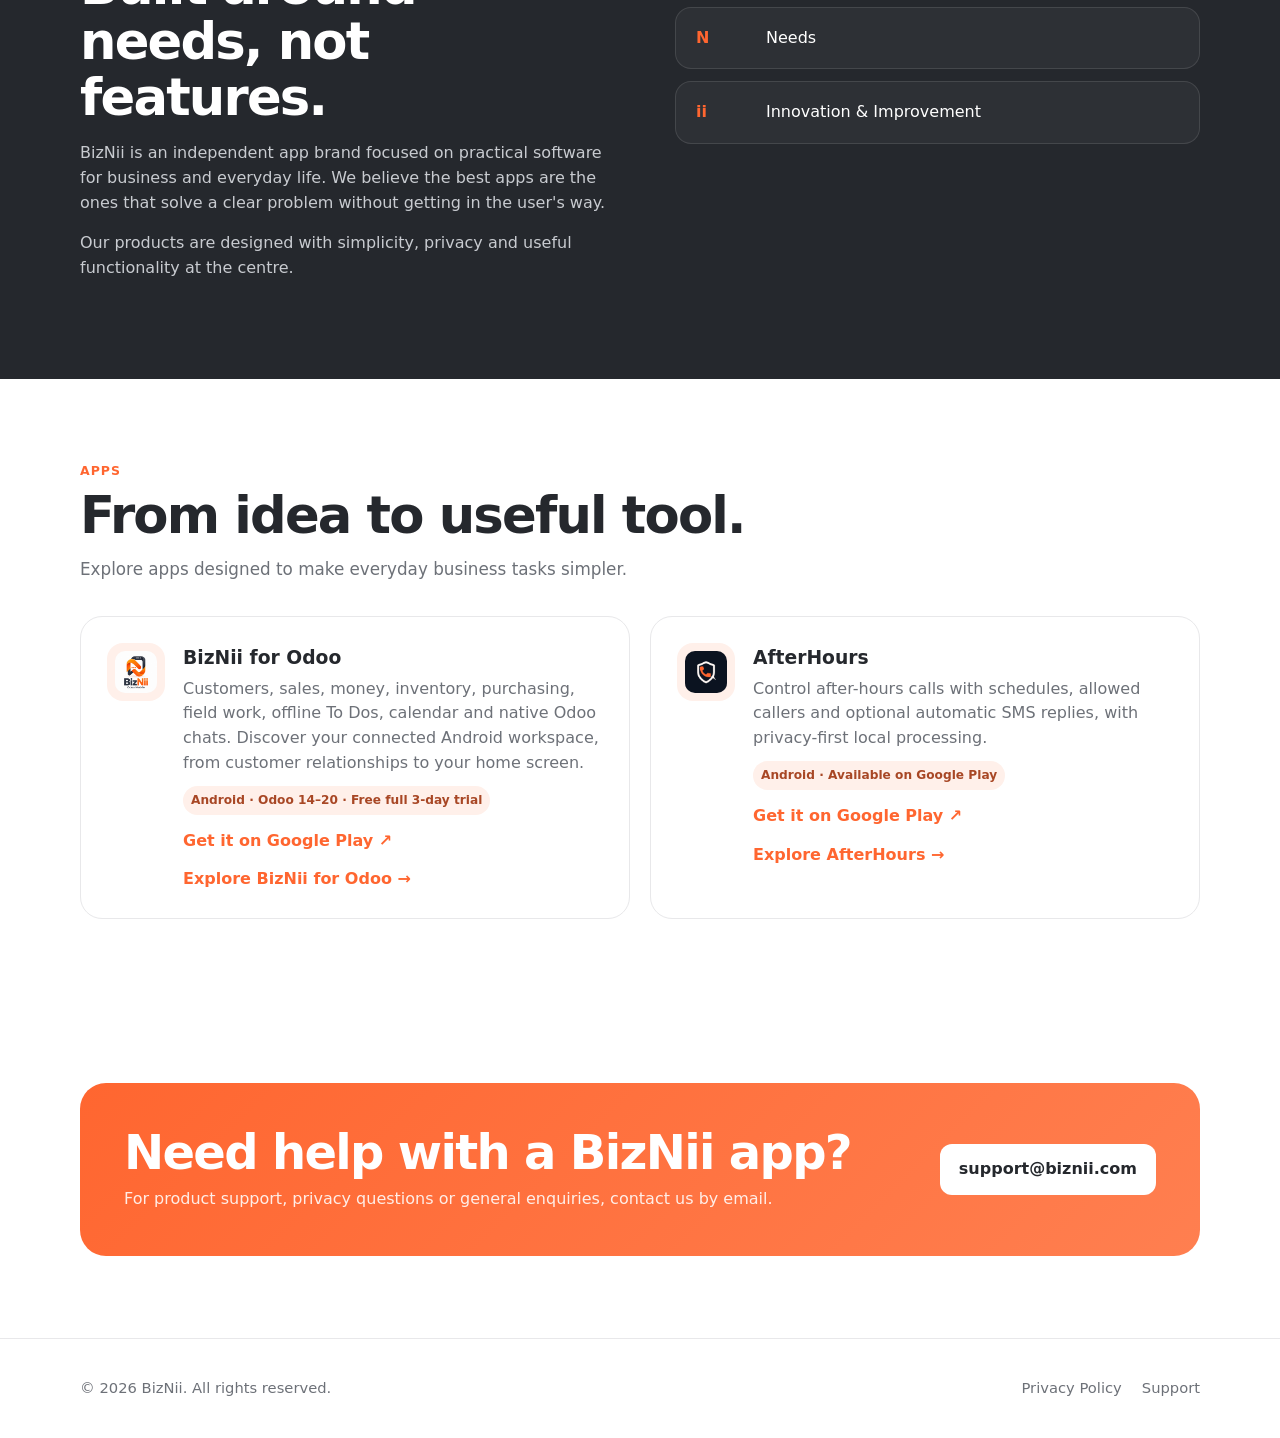
==== commit 10876e40: "Update AfterHours website for Google Play release" ====
--- a/index.html
+++ b/index.html
@@ -204,7 +204,7 @@
       </div>
       <div class="apps-grid">
         <article class="app"><div class="app-icon"><img src="assets/odoo/odoo-mobile-logo.jpg" alt="Odoo Mobile app logo"></div><div><h3>BizNii for Odoo</h3><p>Customers, sales, money, inventory, purchasing, field work, offline To Dos, calendar and native Odoo chats. Discover your connected Android workspace, from customer relationships to your home screen.</p><span class="coming">Android · Odoo 14–20 · Free full 3-day trial</span><br><a class="app-link" href="https://play.google.com/store/apps/details?id=com.biznii.bizniiforodoo">Get it on Google Play ↗</a><br><a class="app-link" href="odoo-mobile.html">Explore BizNii for Odoo →</a></div></article>
-        <article class="app"><div class="app-icon"><img src="assets/afterhours/icon.png" alt="AfterHours app icon"></div><div><h3>AfterHours</h3><p>Control after-hours calls with schedules, allowed callers and optional automatic SMS replies, with privacy-first local processing.</p><span class="coming">Coming soon to Google Play</span><br><a class="app-link" href="afterhours.html">View app →</a></div></article>
+        <article class="app"><div class="app-icon"><img src="assets/afterhours/icon.png" alt="AfterHours app icon"></div><div><h3>AfterHours</h3><p>Control after-hours calls with schedules, allowed callers and optional automatic SMS replies, with privacy-first local processing.</p><span class="coming">Android · Available on Google Play</span><br><a class="app-link" href="https://play.google.com/store/apps/details?id=com.biznii.afterhours">Get it on Google Play ↗</a><br><a class="app-link" href="afterhours.html">Explore AfterHours →</a></div></article>
       </div>
     </div>
   </section>
